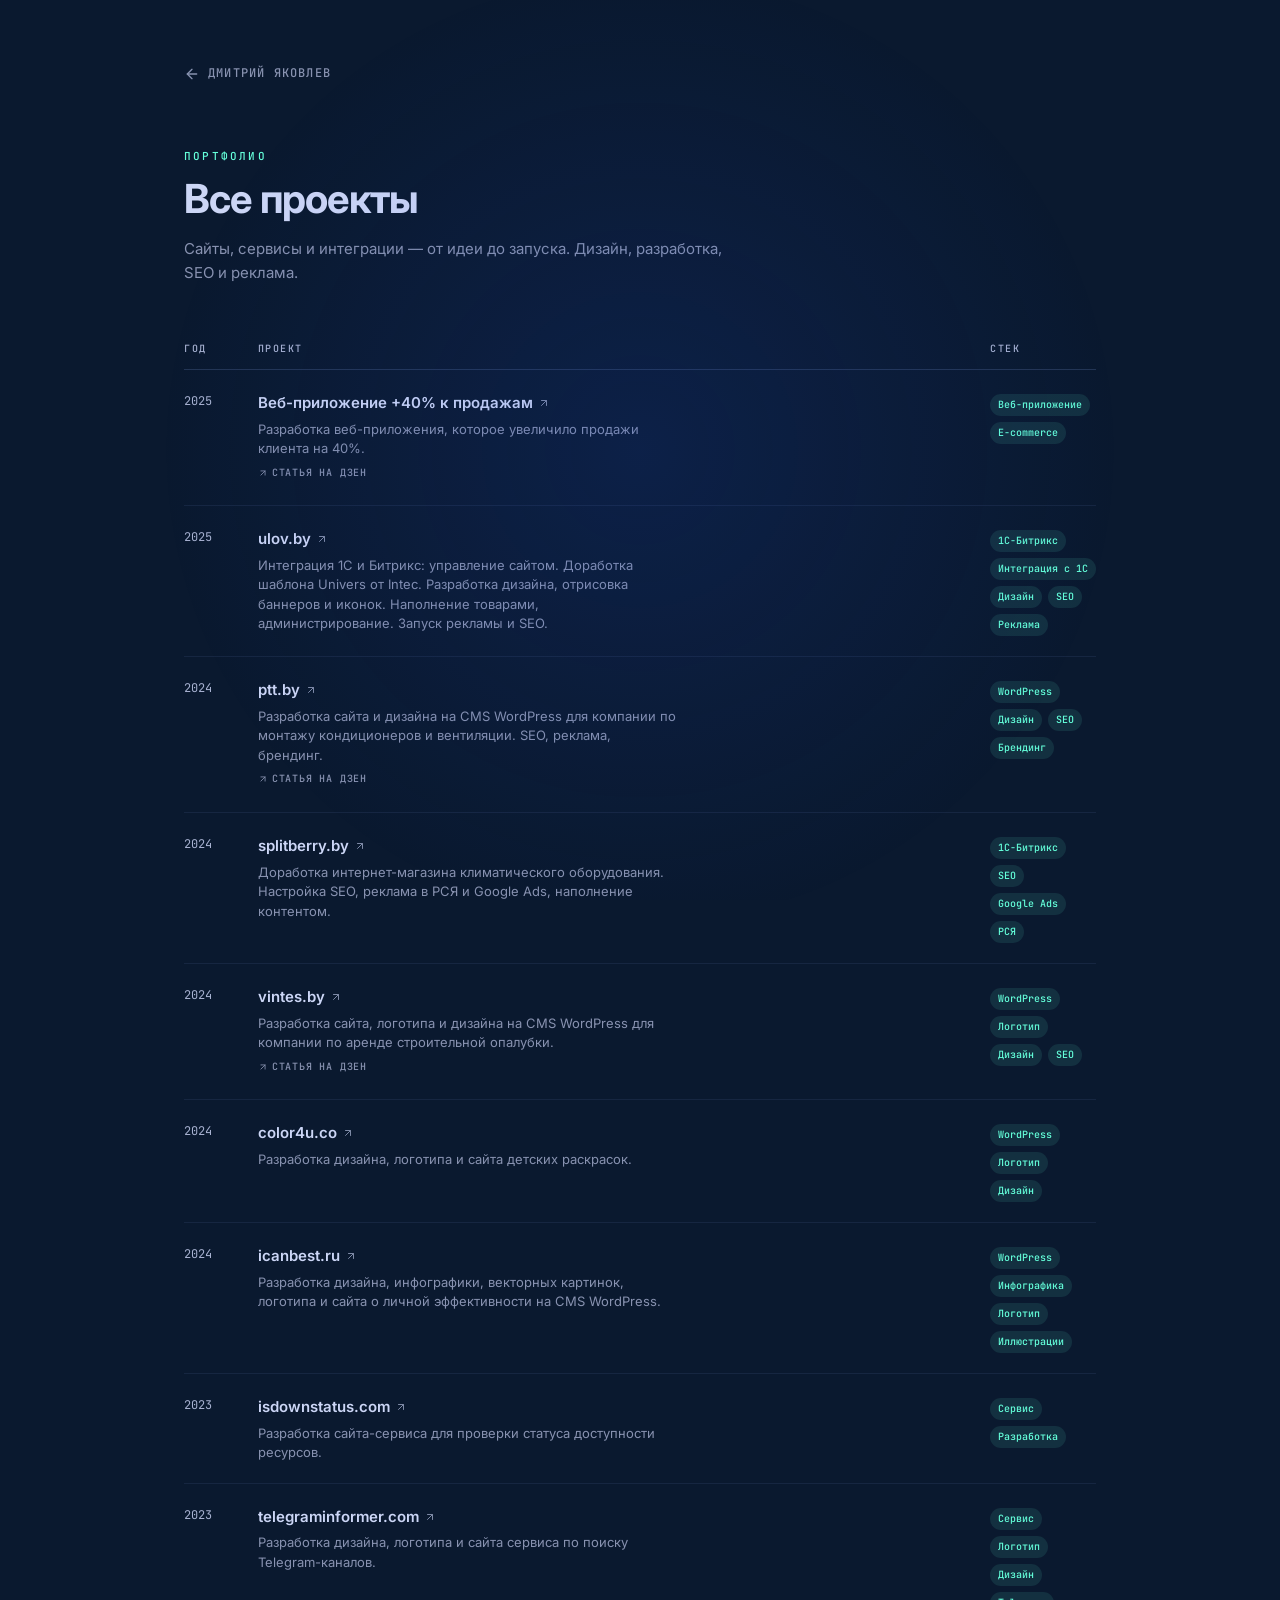
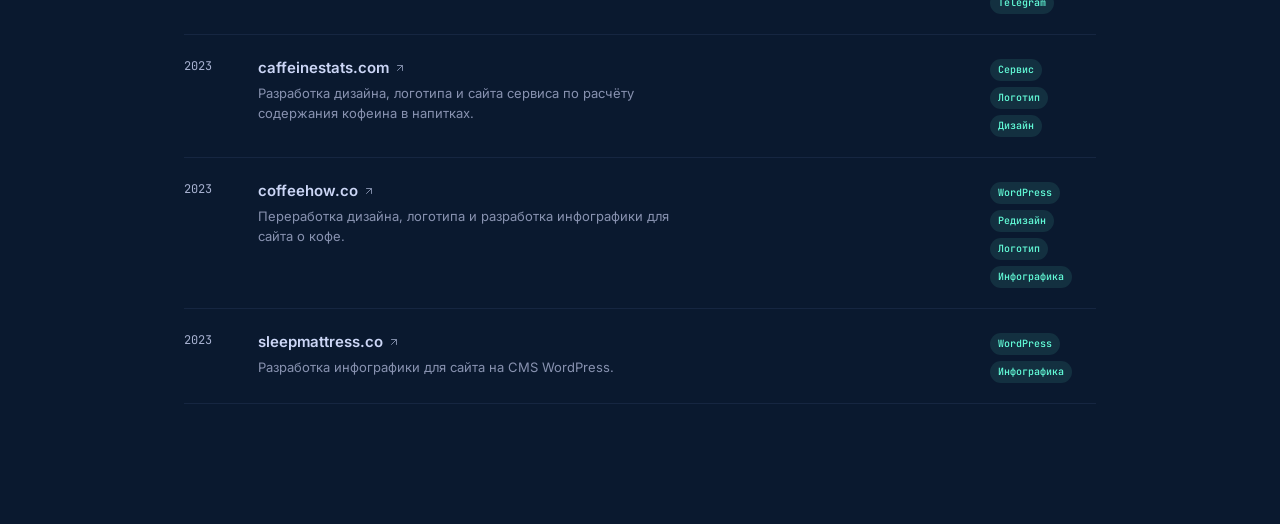
==== projects/index.html @ 389df2a0 "11/06 19" ====
<!DOCTYPE html>
<html lang="ru">
<head>
<meta charset="UTF-8">
<meta name="viewport" content="width=device-width, initial-scale=1.0">
<title>Все проекты — Дмитрий Яковлев</title>
<meta name="description" content="Все проекты Дмитрия Яковлева: разработка сайтов, дизайн, SEO, интеграции.">
<link rel="preconnect" href="https://fonts.googleapis.com">
<link rel="preconnect" href="https://fonts.gstatic.com" crossorigin>
<link href="https://fonts.googleapis.com/css2?family=Inter:wght@300;400;500;600;700&family=JetBrains+Mono:wght@400;500&display=swap" rel="stylesheet">
<link rel="apple-touch-icon" sizes="180x180" href="/img/icons/apple-touch-icon.png">
<link rel="icon" type="image/png" sizes="32x32" href="/img/icons/favicon-32x32.png">
<link rel="icon" type="image/png" sizes="16x16" href="/img/icons/favicon-16x16.png">
<link rel="icon" href="/img/icons/favicon.ico">
<style>
:root {
  --bg: #0a192f;
  --bg-light: #112240;
  --bg-lightest: #233554;
  --slate: #8892b0;
  --slate-light: #a8b2d1;
  --slate-lightest: #ccd6f6;
  --white: #e6f1ff;
  --accent: #64ffda;
  --accent-tint: rgba(100, 255, 218, 0.1);
  --font-sans: 'Inter', -apple-system, sans-serif;
  --font-mono: 'JetBrains Mono', 'SF Mono', Menlo, monospace;
  --transition: cubic-bezier(0.645, 0.045, 0.355, 1);
}

* { margin: 0; padding: 0; box-sizing: border-box; }
html { scroll-behavior: smooth; }

body {
  background: var(--bg);
  color: var(--slate);
  font-family: var(--font-sans);
  font-size: 16px;
  line-height: 1.6;
  -webkit-font-smoothing: antialiased;
}

.spotlight {
  position: fixed;
  pointer-events: none;
  inset: 0;
  z-index: 30;
  background: radial-gradient(600px at var(--x, 50%) var(--y, 50%), rgba(29, 78, 216, 0.15), transparent 80%);
}

.page {
  max-width: 960px;
  margin: 0 auto;
  padding: 64px 24px 120px;
}

.back {
  display: inline-flex;
  align-items: center;
  gap: 8px;
  color: var(--slate);
  text-decoration: none;
  font-family: var(--font-mono);
  font-size: 12px;
  font-weight: 500;
  letter-spacing: 0.1em;
  text-transform: uppercase;
  margin-bottom: 64px;
  transition: color 0.2s var(--transition);
}
.back:hover { color: var(--accent); }
.back svg { width: 16px; height: 16px; transition: transform 0.2s var(--transition); }
.back:hover svg { transform: translateX(-3px); }

.page-header {
  margin-bottom: 56px;
}

.page-label {
  font-family: var(--font-mono);
  font-size: 11px;
  font-weight: 500;
  letter-spacing: 0.2em;
  text-transform: uppercase;
  color: var(--accent);
  margin-bottom: 12px;
}

.page-title {
  font-size: clamp(28px, 4vw, 40px);
  font-weight: 700;
  color: var(--slate-lightest);
  letter-spacing: -0.02em;
  line-height: 1.1;
  margin-bottom: 16px;
}

.page-desc {
  max-width: 560px;
  color: var(--slate);
  font-size: 15px;
}

/* Таблица проектов */
.projects-table {
  width: 100%;
  border-collapse: collapse;
}

.projects-table thead tr {
  border-bottom: 1px solid var(--bg-lightest);
}

.projects-table th {
  font-family: var(--font-mono);
  font-size: 10px;
  font-weight: 500;
  letter-spacing: 0.15em;
  text-transform: uppercase;
  color: var(--slate-light);
  padding: 0 16px 12px 0;
  text-align: left;
  white-space: nowrap;
}

.projects-table th:last-child { padding-right: 0; }

.projects-table tbody tr {
  border-bottom: 1px solid rgba(35, 53, 84, 0.5);
  transition: background 0.15s var(--transition);
}

.projects-table tbody tr:hover {
  background: rgba(17, 34, 64, 0.6);
}

.projects-table td {
  padding: 20px 16px 20px 0;
  vertical-align: top;
}

.projects-table td:last-child { padding-right: 0; }

.td-year {
  font-family: var(--font-mono);
  font-size: 12px;
  color: var(--slate-light);
  white-space: nowrap;
  padding-top: 22px !important;
}

.td-name {
  min-width: 180px;
}

.project-name {
  font-size: 15px;
  font-weight: 600;
  color: var(--slate-lightest);
  display: inline-flex;
  align-items: center;
  gap: 5px;
  text-decoration: none;
  transition: color 0.2s var(--transition);
  line-height: 1.3;
}

.project-name:hover { color: var(--accent); }

.project-name svg {
  width: 12px;
  height: 12px;
  flex-shrink: 0;
  opacity: 0.6;
  transition: opacity 0.2s, transform 0.2s var(--transition);
}

.project-name:hover svg {
  opacity: 1;
  transform: translate(2px, -2px);
}

.project-desc {
  font-size: 13px;
  color: var(--slate);
  margin-top: 4px;
  line-height: 1.5;
  max-width: 420px;
}

.dzen-link {
  display: inline-flex;
  align-items: center;
  gap: 4px;
  margin-top: 6px;
  font-family: var(--font-mono);
  font-size: 10px;
  font-weight: 500;
  letter-spacing: 0.08em;
  text-transform: uppercase;
  color: var(--slate);
  text-decoration: none;
  border-bottom: 1px dotted transparent;
  transition: color 0.2s, border-color 0.2s;
}
.dzen-link:hover { color: var(--accent); border-color: var(--accent); }
.dzen-link svg { width: 10px; height: 10px; }

.td-tags {
  width: 1%;
}

.tags {
  display: flex;
  flex-wrap: wrap;
  gap: 6px;
  padding-top: 4px;
}

.tag {
  font-family: var(--font-mono);
  font-size: 10px;
  font-weight: 500;
  padding: 3px 8px;
  background: var(--accent-tint);
  color: var(--accent);
  border-radius: 999px;
  white-space: nowrap;
}

/* Мобильная версия — скрыть таблицу, показать карточки */
@media (max-width: 680px) {
  .projects-table thead { display: none; }

  .projects-table, .projects-table tbody, .projects-table tr, .projects-table td {
    display: block;
    width: 100%;
  }

  .projects-table tbody tr {
    padding: 20px 0;
    border-bottom: 1px solid var(--bg-lightest);
  }

  .projects-table td {
    padding: 0 0 8px;
  }

  .td-year {
    padding-top: 0 !important;
    font-size: 11px;
    color: var(--accent);
  }

  .td-tags { width: 100%; }

  .project-desc { max-width: 100%; }
}
</style>
</head>
<body>

<div class="spotlight" id="spotlight"></div>

<div class="page">
  <a href="/" class="back">
    <svg viewBox="0 0 24 24" fill="none" stroke="currentColor" stroke-width="2" stroke-linecap="round" stroke-linejoin="round"><line x1="19" y1="12" x2="5" y2="12"/><polyline points="12 19 5 12 12 5"/></svg>
    Дмитрий Яковлев
  </a>

  <header class="page-header">
    <p class="page-label">Портфолио</p>
    <h1 class="page-title">Все проекты</h1>
    <p class="page-desc">Сайты, сервисы и интеграции — от идеи до запуска. Дизайн, разработка, SEO и реклама.</p>
  </header>

  <table class="projects-table">
    <thead>
      <tr>
        <th>Год</th>
        <th>Проект</th>
        <th>Стек</th>
      </tr>
    </thead>
    <tbody>

      <tr>
        <td class="td-year">2025</td>
        <td class="td-name">
          <a href="https://dzen.ru/a/aIx-BYs8iiGuP5gK" target="_blank" rel="noopener" class="project-name">
            Веб-приложение +40% к продажам
            <svg viewBox="0 0 24 24" fill="none" stroke="currentColor" stroke-width="2" stroke-linecap="round" stroke-linejoin="round"><line x1="7" y1="17" x2="17" y2="7"/><polyline points="7 7 17 7 17 17"/></svg>
          </a>
          <p class="project-desc">Разработка веб-приложения, которое увеличило продажи клиента на 40%.</p>
          <a href="https://dzen.ru/a/aIx-BYs8iiGuP5gK" target="_blank" rel="noopener" class="dzen-link">
            <svg viewBox="0 0 24 24" fill="none" stroke="currentColor" stroke-width="2" stroke-linecap="round" stroke-linejoin="round"><line x1="7" y1="17" x2="17" y2="7"/><polyline points="7 7 17 7 17 17"/></svg>
            Статья на Дзен
          </a>
        </td>
        <td class="td-tags">
          <div class="tags">
            <span class="tag">Веб-приложение</span>
            <span class="tag">E-commerce</span>
          </div>
        </td>
      </tr>

      <tr>
        <td class="td-year">2025</td>
        <td class="td-name">
          <a href="https://ulov.by" target="_blank" rel="noopener" class="project-name">
            ulov.by
            <svg viewBox="0 0 24 24" fill="none" stroke="currentColor" stroke-width="2" stroke-linecap="round" stroke-linejoin="round"><line x1="7" y1="17" x2="17" y2="7"/><polyline points="7 7 17 7 17 17"/></svg>
          </a>
          <p class="project-desc">Интеграция 1С и Битрикс: управление сайтом. Доработка шаблона Univers от Intec. Разработка дизайна, отрисовка баннеров и иконок. Наполнение товарами, администрирование. Запуск рекламы и SEO.</p>
        </td>
        <td class="td-tags">
          <div class="tags">
            <span class="tag">1С-Битрикс</span>
            <span class="tag">Интеграция с 1С</span>
            <span class="tag">Дизайн</span>
            <span class="tag">SEO</span>
            <span class="tag">Реклама</span>
          </div>
        </td>
      </tr>

      <tr>
        <td class="td-year">2024</td>
        <td class="td-name">
          <a href="https://ptt.by" target="_blank" rel="noopener" class="project-name">
            ptt.by
            <svg viewBox="0 0 24 24" fill="none" stroke="currentColor" stroke-width="2" stroke-linecap="round" stroke-linejoin="round"><line x1="7" y1="17" x2="17" y2="7"/><polyline points="7 7 17 7 17 17"/></svg>
          </a>
          <p class="project-desc">Разработка сайта и дизайна на CMS WordPress для компании по монтажу кондиционеров и вентиляции. SEO, реклама, брендинг.</p>
          <a href="https://dzen.ru/a/aIG9CYmLr1s6dcBG" target="_blank" rel="noopener" class="dzen-link">
            <svg viewBox="0 0 24 24" fill="none" stroke="currentColor" stroke-width="2" stroke-linecap="round" stroke-linejoin="round"><line x1="7" y1="17" x2="17" y2="7"/><polyline points="7 7 17 7 17 17"/></svg>
            Статья на Дзен
          </a>
        </td>
        <td class="td-tags">
          <div class="tags">
            <span class="tag">WordPress</span>
            <span class="tag">Дизайн</span>
            <span class="tag">SEO</span>
            <span class="tag">Брендинг</span>
          </div>
        </td>
      </tr>

      <tr>
        <td class="td-year">2024</td>
        <td class="td-name">
          <a href="https://splitberry.by" target="_blank" rel="noopener" class="project-name">
            splitberry.by
            <svg viewBox="0 0 24 24" fill="none" stroke="currentColor" stroke-width="2" stroke-linecap="round" stroke-linejoin="round"><line x1="7" y1="17" x2="17" y2="7"/><polyline points="7 7 17 7 17 17"/></svg>
          </a>
          <p class="project-desc">Доработка интернет-магазина климатического оборудования. Настройка SEO, реклама в РСЯ и Google Ads, наполнение контентом.</p>
        </td>
        <td class="td-tags">
          <div class="tags">
            <span class="tag">1С-Битрикс</span>
            <span class="tag">SEO</span>
            <span class="tag">Google Ads</span>
            <span class="tag">РСЯ</span>
          </div>
        </td>
      </tr>

      <tr>
        <td class="td-year">2024</td>
        <td class="td-name">
          <a href="https://vintes.by" target="_blank" rel="noopener" class="project-name">
            vintes.by
            <svg viewBox="0 0 24 24" fill="none" stroke="currentColor" stroke-width="2" stroke-linecap="round" stroke-linejoin="round"><line x1="7" y1="17" x2="17" y2="7"/><polyline points="7 7 17 7 17 17"/></svg>
          </a>
          <p class="project-desc">Разработка сайта, логотипа и дизайна на CMS WordPress для компании по аренде строительной опалубки.</p>
          <a href="https://dzen.ru/a/aH6TU0qCAA5vDidC" target="_blank" rel="noopener" class="dzen-link">
            <svg viewBox="0 0 24 24" fill="none" stroke="currentColor" stroke-width="2" stroke-linecap="round" stroke-linejoin="round"><line x1="7" y1="17" x2="17" y2="7"/><polyline points="7 7 17 7 17 17"/></svg>
            Статья на Дзен
          </a>
        </td>
        <td class="td-tags">
          <div class="tags">
            <span class="tag">WordPress</span>
            <span class="tag">Логотип</span>
            <span class="tag">Дизайн</span>
            <span class="tag">SEO</span>
          </div>
        </td>
      </tr>

      <tr>
        <td class="td-year">2024</td>
        <td class="td-name">
          <a href="https://color4u.co" target="_blank" rel="noopener" class="project-name">
            color4u.co
            <svg viewBox="0 0 24 24" fill="none" stroke="currentColor" stroke-width="2" stroke-linecap="round" stroke-linejoin="round"><line x1="7" y1="17" x2="17" y2="7"/><polyline points="7 7 17 7 17 17"/></svg>
          </a>
          <p class="project-desc">Разработка дизайна, логотипа и сайта детских раскрасок.</p>
        </td>
        <td class="td-tags">
          <div class="tags">
            <span class="tag">WordPress</span>
            <span class="tag">Логотип</span>
            <span class="tag">Дизайн</span>
          </div>
        </td>
      </tr>

      <tr>
        <td class="td-year">2024</td>
        <td class="td-name">
          <a href="https://icanbest.ru" target="_blank" rel="noopener" class="project-name">
            icanbest.ru
            <svg viewBox="0 0 24 24" fill="none" stroke="currentColor" stroke-width="2" stroke-linecap="round" stroke-linejoin="round"><line x1="7" y1="17" x2="17" y2="7"/><polyline points="7 7 17 7 17 17"/></svg>
          </a>
          <p class="project-desc">Разработка дизайна, инфографики, векторных картинок, логотипа и сайта о личной эффективности на CMS WordPress.</p>
        </td>
        <td class="td-tags">
          <div class="tags">
            <span class="tag">WordPress</span>
            <span class="tag">Инфографика</span>
            <span class="tag">Логотип</span>
            <span class="tag">Иллюстрации</span>
          </div>
        </td>
      </tr>

      <tr>
        <td class="td-year">2023</td>
        <td class="td-name">
          <a href="https://isdownstatus.com" target="_blank" rel="noopener" class="project-name">
            isdownstatus.com
            <svg viewBox="0 0 24 24" fill="none" stroke="currentColor" stroke-width="2" stroke-linecap="round" stroke-linejoin="round"><line x1="7" y1="17" x2="17" y2="7"/><polyline points="7 7 17 7 17 17"/></svg>
          </a>
          <p class="project-desc">Разработка сайта-сервиса для проверки статуса доступности ресурсов.</p>
        </td>
        <td class="td-tags">
          <div class="tags">
            <span class="tag">Сервис</span>
            <span class="tag">Разработка</span>
          </div>
        </td>
      </tr>

      <tr>
        <td class="td-year">2023</td>
        <td class="td-name">
          <a href="https://telegraminformer.com" target="_blank" rel="noopener" class="project-name">
            telegraminformer.com
            <svg viewBox="0 0 24 24" fill="none" stroke="currentColor" stroke-width="2" stroke-linecap="round" stroke-linejoin="round"><line x1="7" y1="17" x2="17" y2="7"/><polyline points="7 7 17 7 17 17"/></svg>
          </a>
          <p class="project-desc">Разработка дизайна, логотипа и сайта сервиса по поиску Telegram-каналов.</p>
        </td>
        <td class="td-tags">
          <div class="tags">
            <span class="tag">Сервис</span>
            <span class="tag">Логотип</span>
            <span class="tag">Дизайн</span>
            <span class="tag">Telegram</span>
          </div>
        </td>
      </tr>

      <tr>
        <td class="td-year">2023</td>
        <td class="td-name">
          <a href="https://caffeinestats.com" target="_blank" rel="noopener" class="project-name">
            caffeinestats.com
            <svg viewBox="0 0 24 24" fill="none" stroke="currentColor" stroke-width="2" stroke-linecap="round" stroke-linejoin="round"><line x1="7" y1="17" x2="17" y2="7"/><polyline points="7 7 17 7 17 17"/></svg>
          </a>
          <p class="project-desc">Разработка дизайна, логотипа и сайта сервиса по расчёту содержания кофеина в напитках.</p>
        </td>
        <td class="td-tags">
          <div class="tags">
            <span class="tag">Сервис</span>
            <span class="tag">Логотип</span>
            <span class="tag">Дизайн</span>
          </div>
        </td>
      </tr>

      <tr>
        <td class="td-year">2023</td>
        <td class="td-name">
          <a href="https://coffeehow.co" target="_blank" rel="noopener" class="project-name">
            coffeehow.co
            <svg viewBox="0 0 24 24" fill="none" stroke="currentColor" stroke-width="2" stroke-linecap="round" stroke-linejoin="round"><line x1="7" y1="17" x2="17" y2="7"/><polyline points="7 7 17 7 17 17"/></svg>
          </a>
          <p class="project-desc">Переработка дизайна, логотипа и разработка инфографики для сайта о кофе.</p>
        </td>
        <td class="td-tags">
          <div class="tags">
            <span class="tag">WordPress</span>
            <span class="tag">Редизайн</span>
            <span class="tag">Логотип</span>
            <span class="tag">Инфографика</span>
          </div>
        </td>
      </tr>

      <tr>
        <td class="td-year">2023</td>
        <td class="td-name">
          <a href="https://sleepmattress.co" target="_blank" rel="noopener" class="project-name">
            sleepmattress.co
            <svg viewBox="0 0 24 24" fill="none" stroke="currentColor" stroke-width="2" stroke-linecap="round" stroke-linejoin="round"><line x1="7" y1="17" x2="17" y2="7"/><polyline points="7 7 17 7 17 17"/></svg>
          </a>
          <p class="project-desc">Разработка инфографики для сайта на CMS WordPress.</p>
        </td>
        <td class="td-tags">
          <div class="tags">
            <span class="tag">WordPress</span>
            <span class="tag">Инфографика</span>
          </div>
        </td>
      </tr>

    </tbody>
  </table>
</div>

<script>
const spotlight = document.getElementById('spotlight');
document.addEventListener('mousemove', (e) => {
  spotlight.style.setProperty('--x', e.clientX + 'px');
  spotlight.style.setProperty('--y', e.clientY + 'px');
});
</script>

</body>
</html>
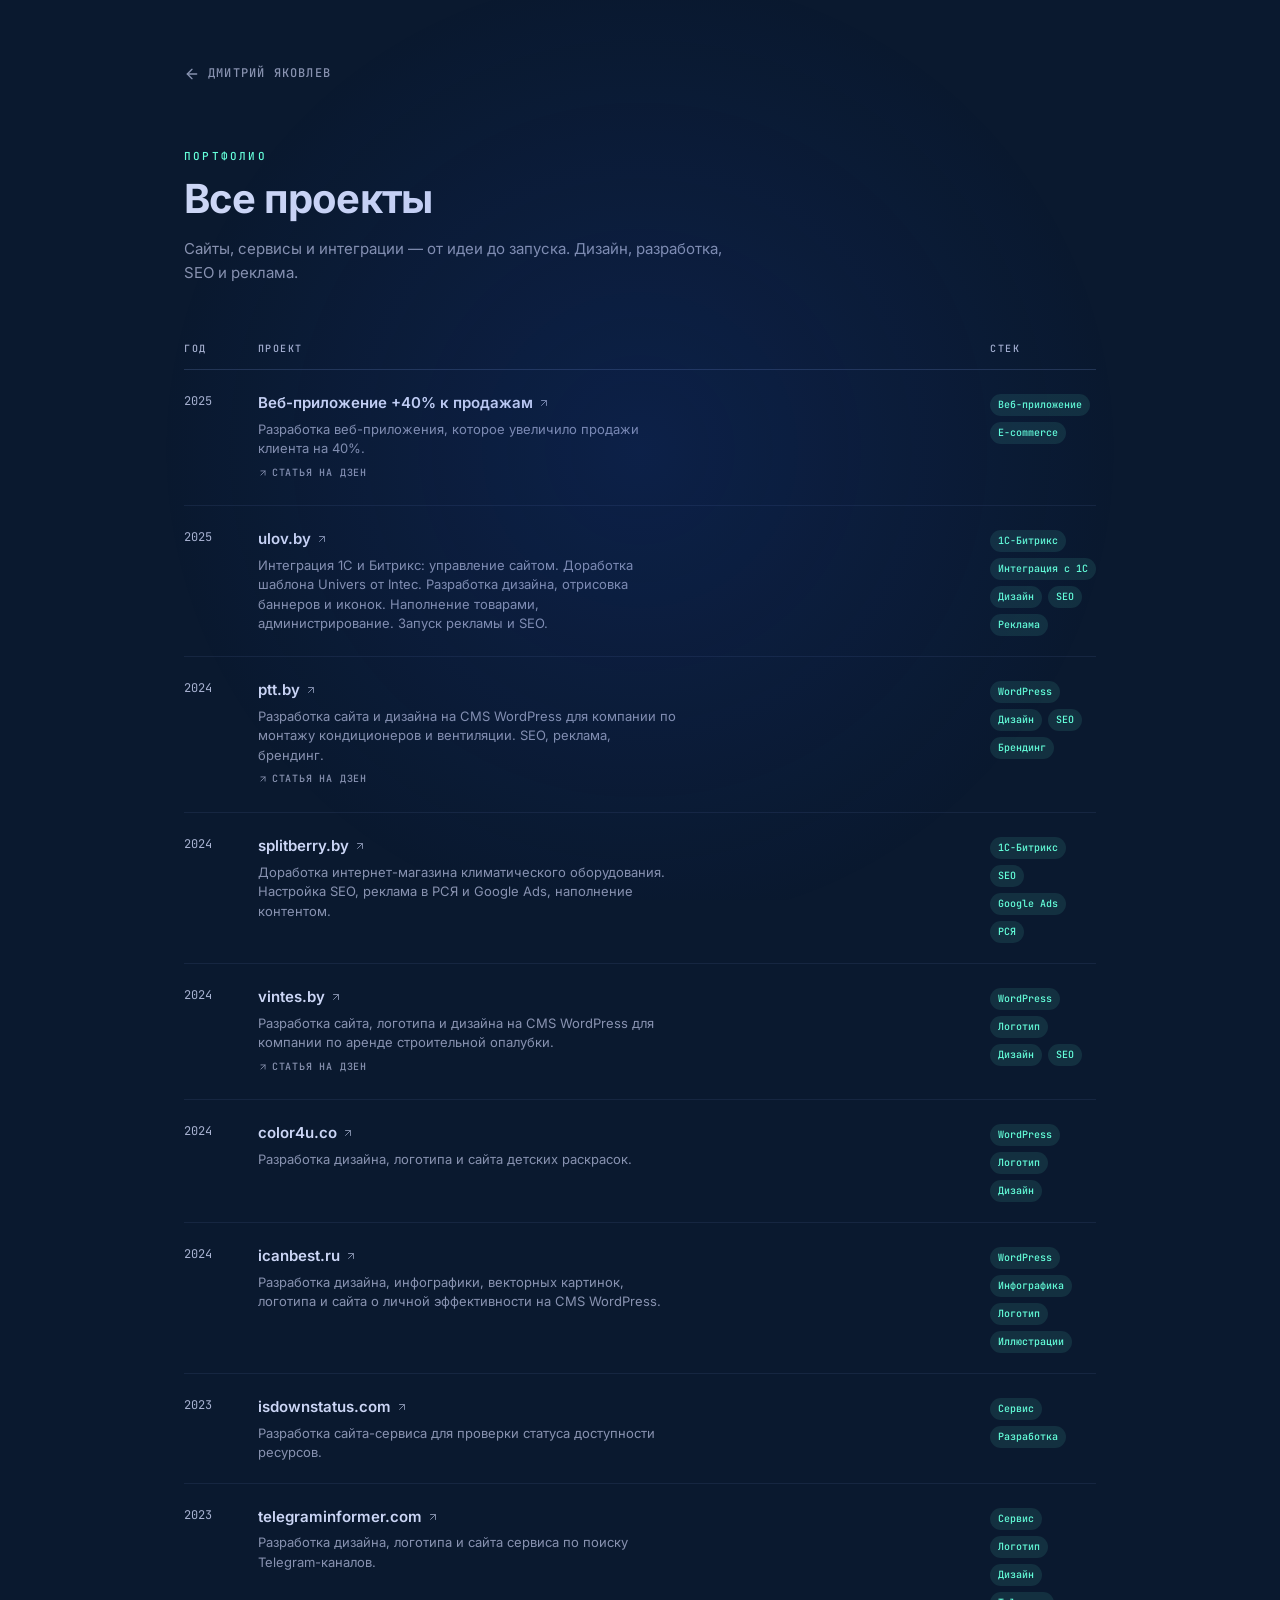
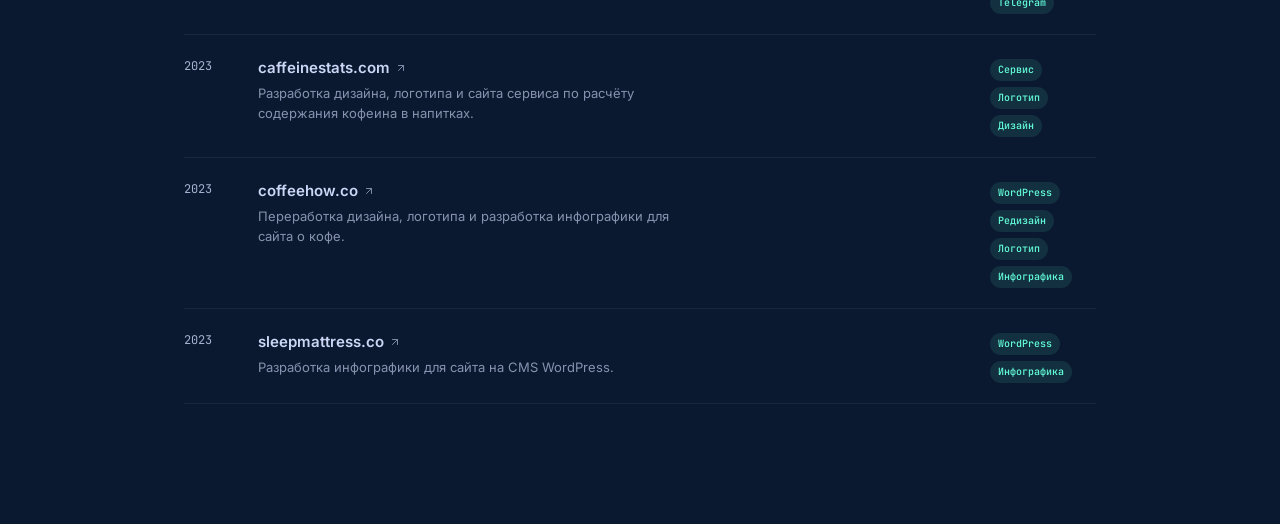
==== commit 71c72638: "21.06 - 03" ====
--- a/projects/index.html
+++ b/projects/index.html
@@ -5,9 +5,7 @@
 <meta name="viewport" content="width=device-width, initial-scale=1.0">
 <title>Все проекты — Дмитрий Яковлев</title>
 <meta name="description" content="Все проекты Дмитрия Яковлева: разработка сайтов, дизайн, SEO, интеграции.">
-<link rel="preconnect" href="https://fonts.googleapis.com">
-<link rel="preconnect" href="https://fonts.gstatic.com" crossorigin>
-<link href="https://fonts.googleapis.com/css2?family=Inter:wght@300;400;500;600;700&family=JetBrains+Mono:wght@400;500&display=swap" rel="stylesheet">
+<link rel="stylesheet" href="/fonts/fonts.css">
 <link rel="apple-touch-icon" sizes="180x180" href="/img/icons/apple-touch-icon.png">
 <link rel="icon" type="image/png" sizes="32x32" href="/img/icons/favicon-32x32.png">
 <link rel="icon" type="image/png" sizes="16x16" href="/img/icons/favicon-16x16.png">
--- a/fonts/fonts.css
+++ b/fonts/fonts.css
@@ -0,0 +1,38 @@
+/* Self-hosted Inter + JetBrains Mono (Latin + Cyrillic). */
+/* Inter — variable, поэтому один файл обслуживает все веса 300–700. */
+
+/* --- Inter --- */
+@font-face {
+  font-family: 'Inter';
+  font-style: normal;
+  font-weight: 300 700;
+  font-display: swap;
+  src: url('/fonts/inter-cyrillic.woff2') format('woff2');
+  unicode-range: U+0301, U+0400-045F, U+0490-0491, U+04B0-04B1, U+2116;
+}
+@font-face {
+  font-family: 'Inter';
+  font-style: normal;
+  font-weight: 300 700;
+  font-display: swap;
+  src: url('/fonts/inter-latin.woff2') format('woff2');
+  unicode-range: U+0000-00FF, U+0131, U+0152-0153, U+02BB-02BC, U+02C6, U+02DA, U+02DC, U+0304, U+0308, U+0329, U+2000-206F, U+20AC, U+2122, U+2191, U+2193, U+2212, U+2215, U+FEFF, U+FFFD;
+}
+
+/* --- JetBrains Mono --- */
+@font-face {
+  font-family: 'JetBrains Mono';
+  font-style: normal;
+  font-weight: 400 500;
+  font-display: swap;
+  src: url('/fonts/jetbrains-mono-cyrillic.woff2') format('woff2');
+  unicode-range: U+0301, U+0400-045F, U+0490-0491, U+04B0-04B1, U+2116;
+}
+@font-face {
+  font-family: 'JetBrains Mono';
+  font-style: normal;
+  font-weight: 400 500;
+  font-display: swap;
+  src: url('/fonts/jetbrains-mono-latin.woff2') format('woff2');
+  unicode-range: U+0000-00FF, U+0131, U+0152-0153, U+02BB-02BC, U+02C6, U+02DA, U+02DC, U+0304, U+0308, U+0329, U+2000-206F, U+20AC, U+2122, U+2191, U+2193, U+2212, U+2215, U+FEFF, U+FFFD;
+}
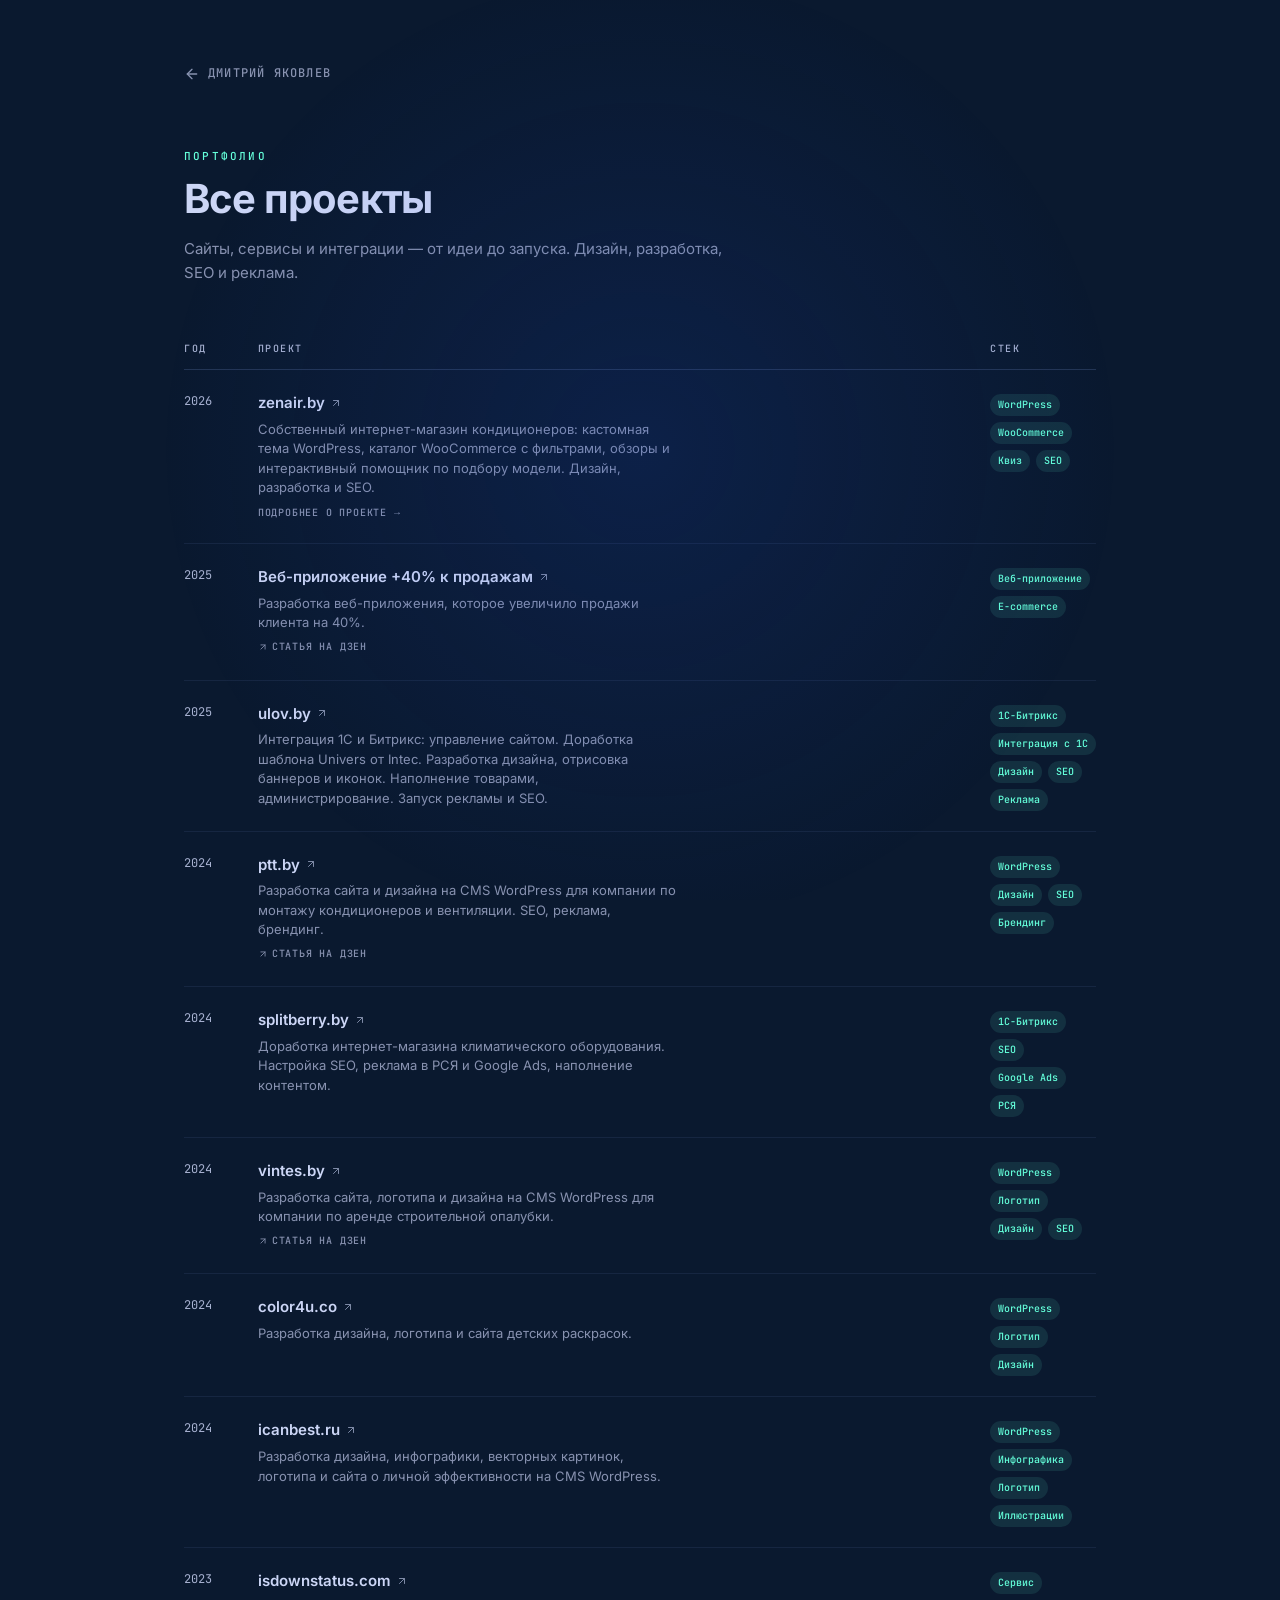
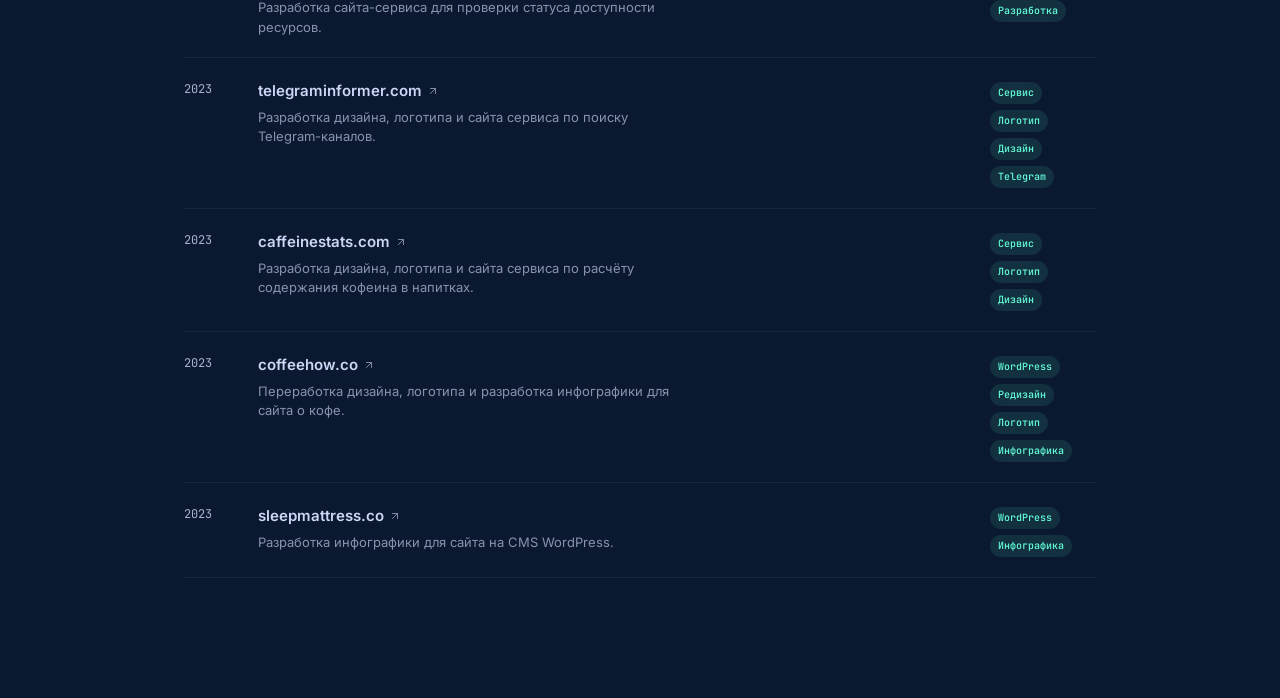
==== commit 028734f6: "zenair" ====
--- a/projects/index.html
+++ b/projects/index.html
@@ -5,12 +5,32 @@
 <meta name="viewport" content="width=device-width, initial-scale=1.0">
 <title>Все проекты — Дмитрий Яковлев</title>
 <meta name="description" content="Все проекты Дмитрия Яковлева: разработка сайтов, дизайн, SEO, интеграции.">
-<link rel="stylesheet" href="/fonts/fonts.css">
 <link rel="apple-touch-icon" sizes="180x180" href="/img/icons/apple-touch-icon.png">
 <link rel="icon" type="image/png" sizes="32x32" href="/img/icons/favicon-32x32.png">
 <link rel="icon" type="image/png" sizes="16x16" href="/img/icons/favicon-16x16.png">
 <link rel="icon" href="/img/icons/favicon.ico">
+<link rel="canonical" href="https://dmitryyakovlev.by/projects/">
+<meta property="og:type" content="website">
+<meta property="og:site_name" content="Дмитрий Яковлев">
+<meta property="og:locale" content="ru_RU">
+<meta property="og:title" content="Все проекты — Дмитрий Яковлев">
+<meta property="og:description" content="Все проекты Дмитрия Яковлева: разработка сайтов, дизайн, SEO, интеграции.">
+<meta property="og:url" content="https://dmitryyakovlev.by/projects/">
+<meta property="og:image" content="https://dmitryyakovlev.by/img/og-cover.png">
+<meta property="og:image:width" content="1200">
+<meta property="og:image:height" content="630">
+<meta property="og:image:alt" content="Дмитрий Яковлев — QA, Веб-разработчик, SEO">
+<meta name="twitter:card" content="summary_large_image">
+<meta name="twitter:title" content="Все проекты — Дмитрий Яковлев">
+<meta name="twitter:description" content="Все проекты Дмитрия Яковлева: разработка сайтов, дизайн, SEO, интеграции.">
+<meta name="twitter:image" content="https://dmitryyakovlev.by/img/og-cover.png">
 <style>
+/* Self-hosted Inter + JetBrains Mono (Latin + Cyrillic). Inlined to avoid render-blocking request. */
+@font-face { font-family: 'Inter'; font-style: normal; font-weight: 300 700; font-display: swap; src: url('/fonts/inter-cyrillic.woff2') format('woff2'); unicode-range: U+0301, U+0400-045F, U+0490-0491, U+04B0-04B1, U+2116; }
+@font-face { font-family: 'Inter'; font-style: normal; font-weight: 300 700; font-display: swap; src: url('/fonts/inter-latin.woff2') format('woff2'); unicode-range: U+0000-00FF, U+0131, U+0152-0153, U+02BB-02BC, U+02C6, U+02DA, U+02DC, U+0304, U+0308, U+0329, U+2000-206F, U+20AC, U+2122, U+2191, U+2193, U+2212, U+2215, U+FEFF, U+FFFD; }
+@font-face { font-family: 'JetBrains Mono'; font-style: normal; font-weight: 400 500; font-display: swap; src: url('/fonts/jetbrains-mono-cyrillic.woff2') format('woff2'); unicode-range: U+0301, U+0400-045F, U+0490-0491, U+04B0-04B1, U+2116; }
+@font-face { font-family: 'JetBrains Mono'; font-style: normal; font-weight: 400 500; font-display: swap; src: url('/fonts/jetbrains-mono-latin.woff2') format('woff2'); unicode-range: U+0000-00FF, U+0131, U+0152-0153, U+02BB-02BC, U+02C6, U+02DA, U+02DC, U+0304, U+0308, U+0329, U+2000-206F, U+20AC, U+2122, U+2191, U+2193, U+2212, U+2215, U+FEFF, U+FFFD; }
+
 :root {
   --bg: #0a192f;
   --bg-light: #112240;
@@ -283,6 +303,26 @@
     <tbody>
 
       <tr>
+        <td class="td-year">2026</td>
+        <td class="td-name">
+          <a href="https://zenair.by/" target="_blank" rel="sponsored noopener" class="project-name">
+            zenair.by
+            <svg viewBox="0 0 24 24" fill="none" stroke="currentColor" stroke-width="2" stroke-linecap="round" stroke-linejoin="round"><line x1="7" y1="17" x2="17" y2="7"/><polyline points="7 7 17 7 17 17"/></svg>
+          </a>
+          <p class="project-desc">Собственный интернет-магазин кондиционеров: кастомная тема WordPress, каталог WooCommerce с фильтрами, обзоры и интерактивный помощник по подбору модели. Дизайн, разработка и SEO.</p>
+          <a href="/projects/zenair.html" class="dzen-link">Подробнее о проекте →</a>
+        </td>
+        <td class="td-tags">
+          <div class="tags">
+            <span class="tag">WordPress</span>
+            <span class="tag">WooCommerce</span>
+            <span class="tag">Квиз</span>
+            <span class="tag">SEO</span>
+          </div>
+        </td>
+      </tr>
+
+      <tr>
         <td class="td-year">2025</td>
         <td class="td-name">
           <a href="https://dzen.ru/a/aIx-BYs8iiGuP5gK" target="_blank" rel="noopener" class="project-name">
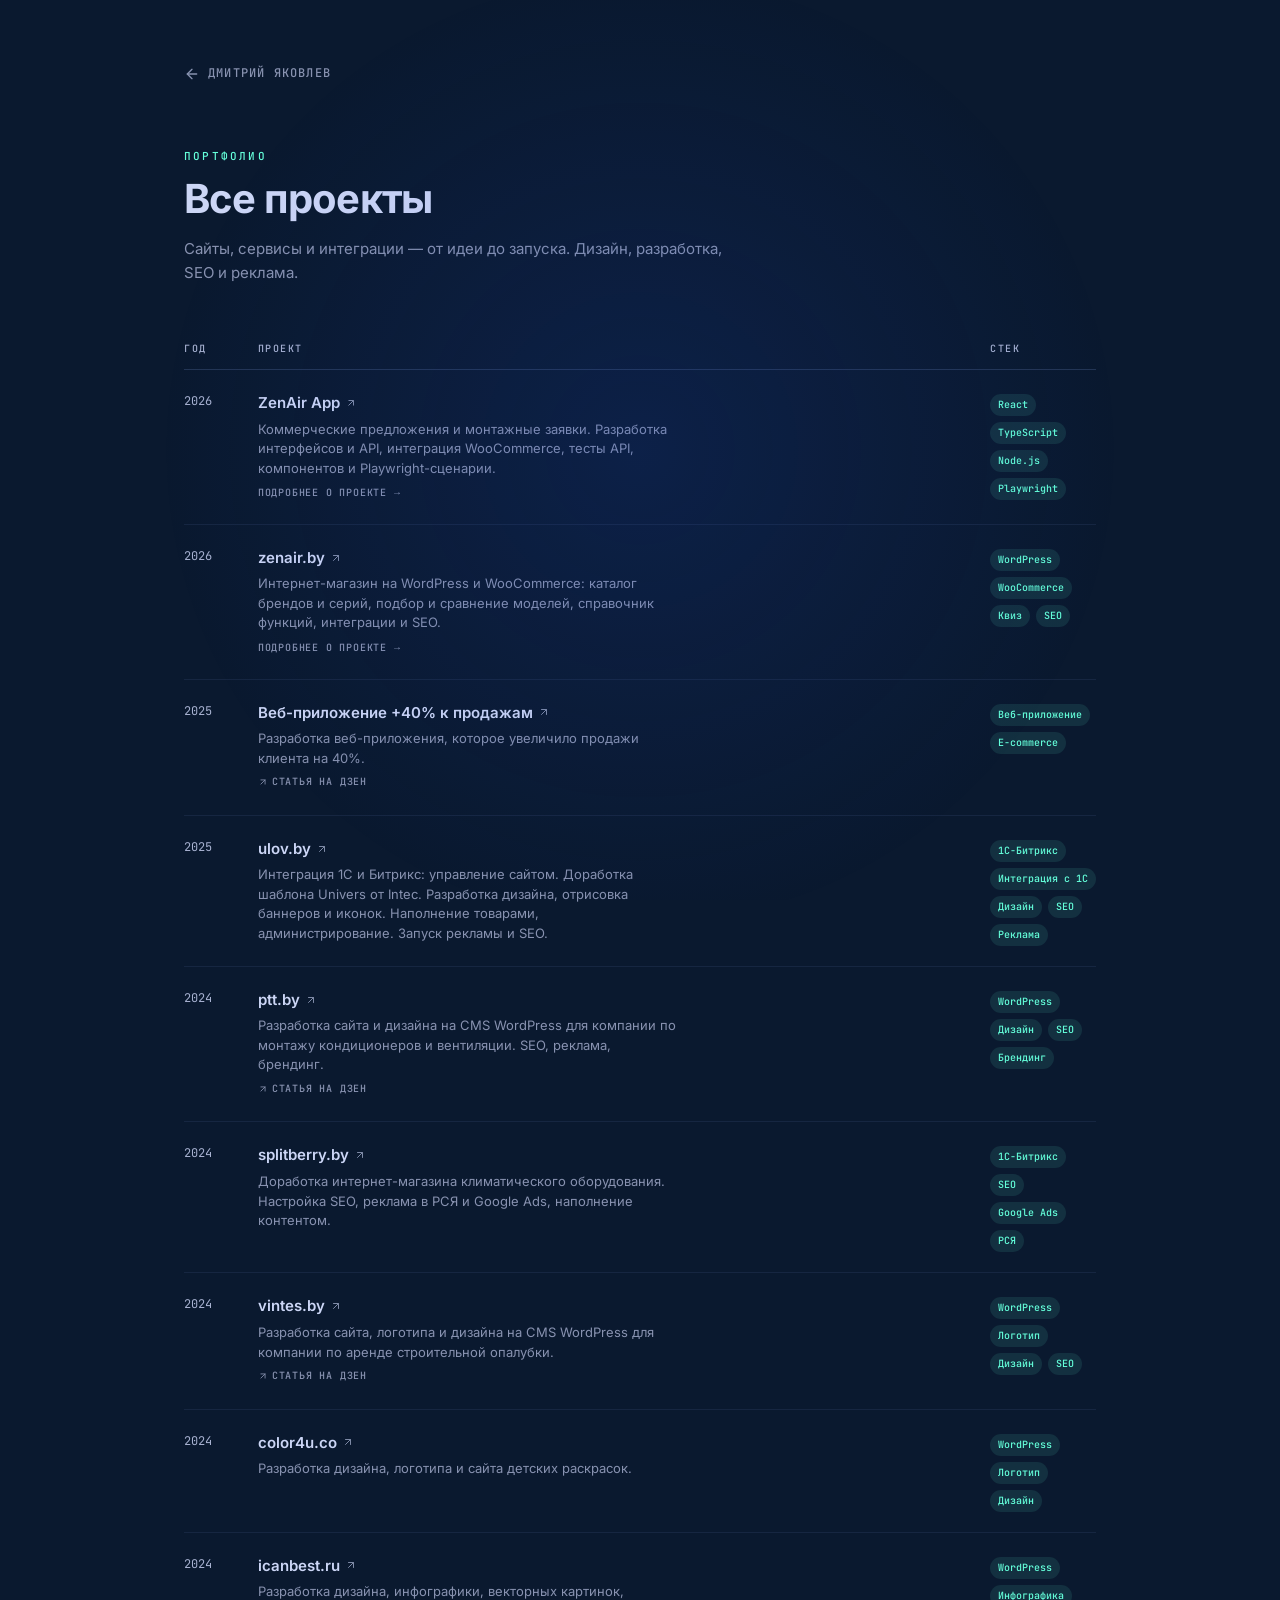
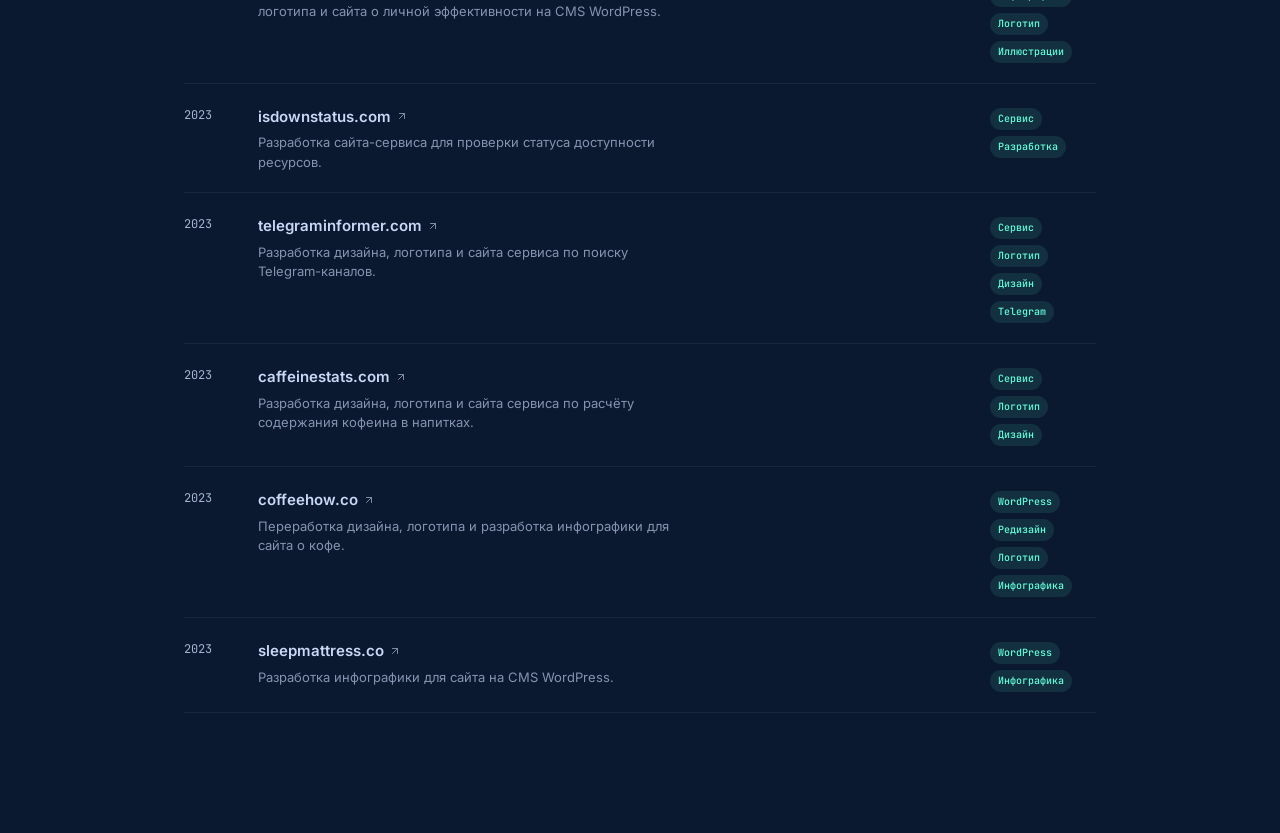
==== commit f3ffa955: "zenair" ====
--- a/projects/index.html
+++ b/projects/index.html
@@ -301,6 +301,7 @@
       </tr>
     </thead>
     <tbody>
+<tr><td class="td-year">2026</td><td class="td-name"><a href="/projects/zenair-app.html" class="project-name">ZenAir App <svg viewBox="0 0 24 24" fill="none" stroke="currentColor" stroke-width="2" aria-hidden="true"><path d="M7 17 17 7M7 7h10v10"/></svg></a><p class="project-desc">Коммерческие предложения и монтажные заявки. Разработка интерфейсов и API, интеграция WooCommerce, тесты API, компонентов и Playwright-сценарии.</p><a href="/projects/zenair-app.html" class="dzen-link">Подробнее о проекте →</a></td><td class="td-tags"><div class="tags"><span class="tag">React</span><span class="tag">TypeScript</span><span class="tag">Node.js</span><span class="tag">Playwright</span></div></td></tr>
 
       <tr>
         <td class="td-year">2026</td>
@@ -309,7 +310,7 @@
             zenair.by
             <svg viewBox="0 0 24 24" fill="none" stroke="currentColor" stroke-width="2" stroke-linecap="round" stroke-linejoin="round"><line x1="7" y1="17" x2="17" y2="7"/><polyline points="7 7 17 7 17 17"/></svg>
           </a>
-          <p class="project-desc">Собственный интернет-магазин кондиционеров: кастомная тема WordPress, каталог WooCommerce с фильтрами, обзоры и интерактивный помощник по подбору модели. Дизайн, разработка и SEO.</p>
+          <p class="project-desc">Интернет-магазин на WordPress и WooCommerce: каталог брендов и серий, подбор и сравнение моделей, справочник функций, интеграции и SEO.</p>
           <a href="/projects/zenair.html" class="dzen-link">Подробнее о проекте →</a>
         </td>
         <td class="td-tags">
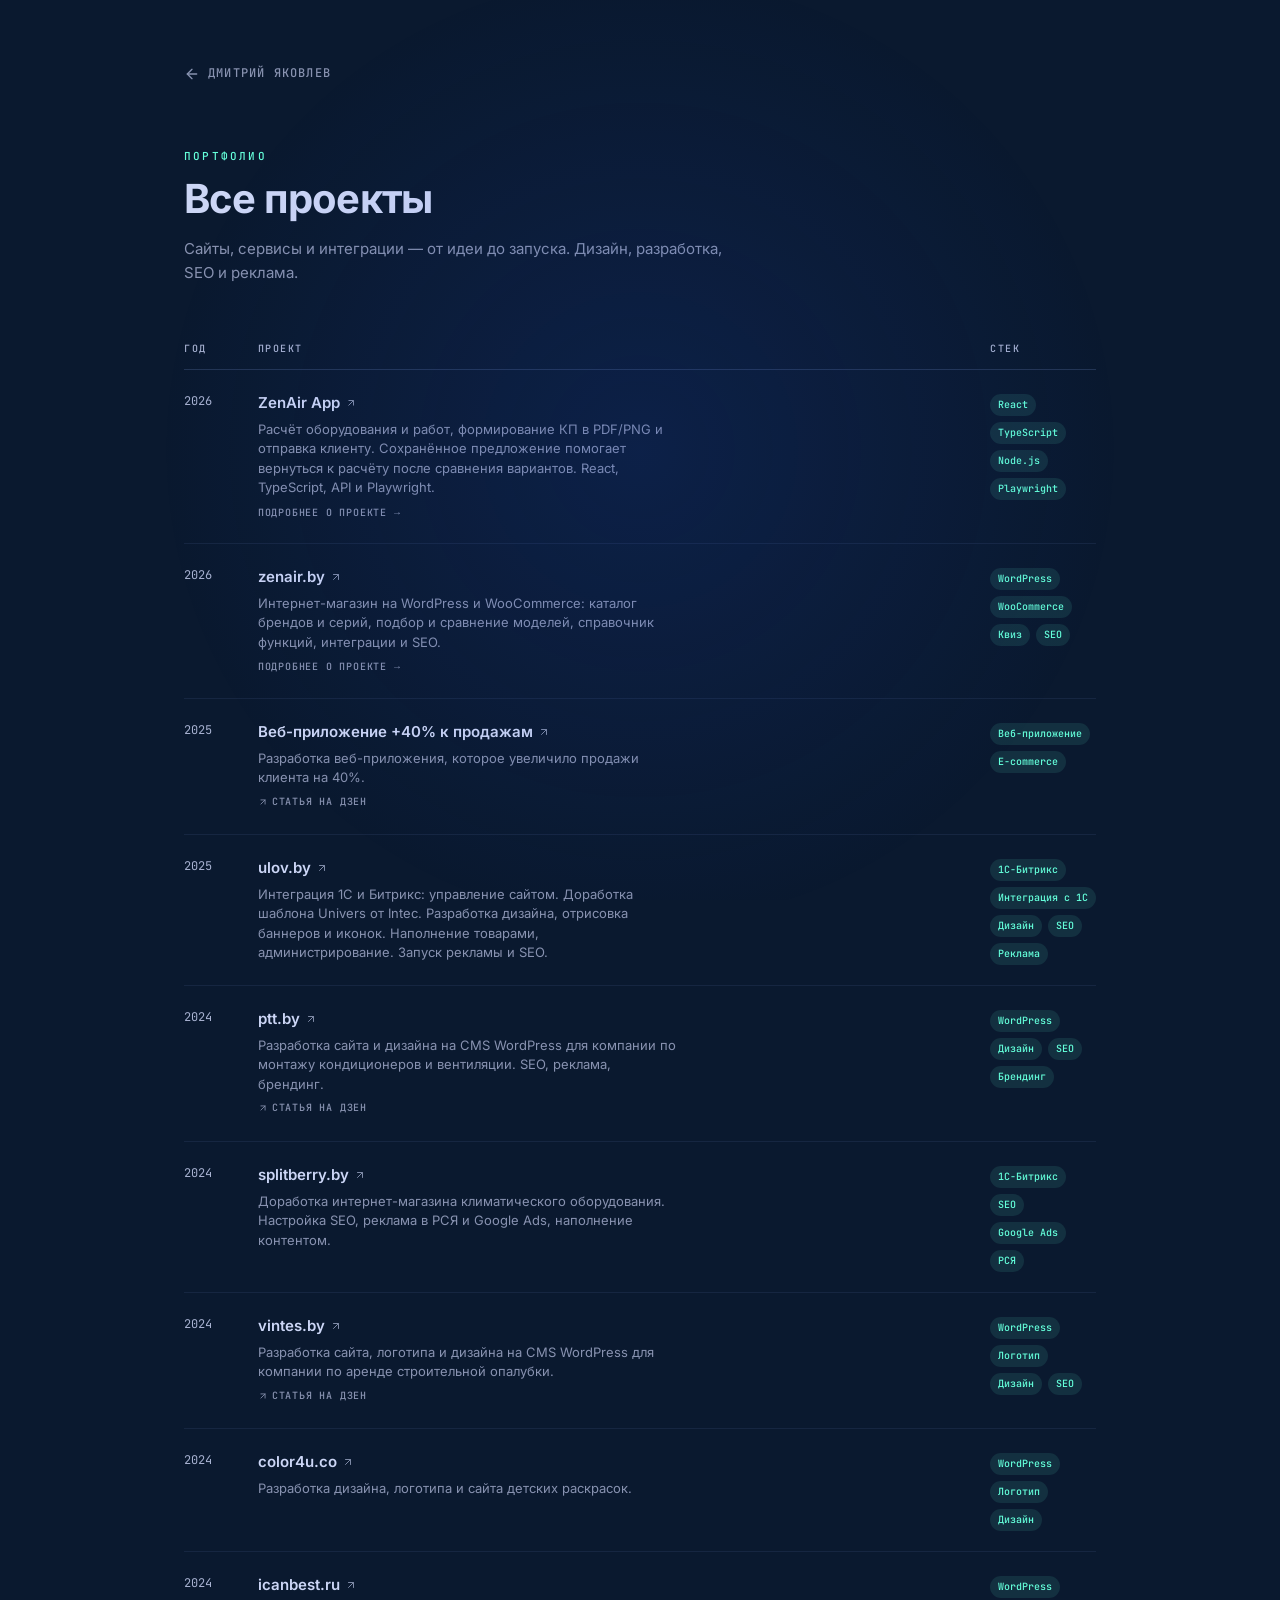
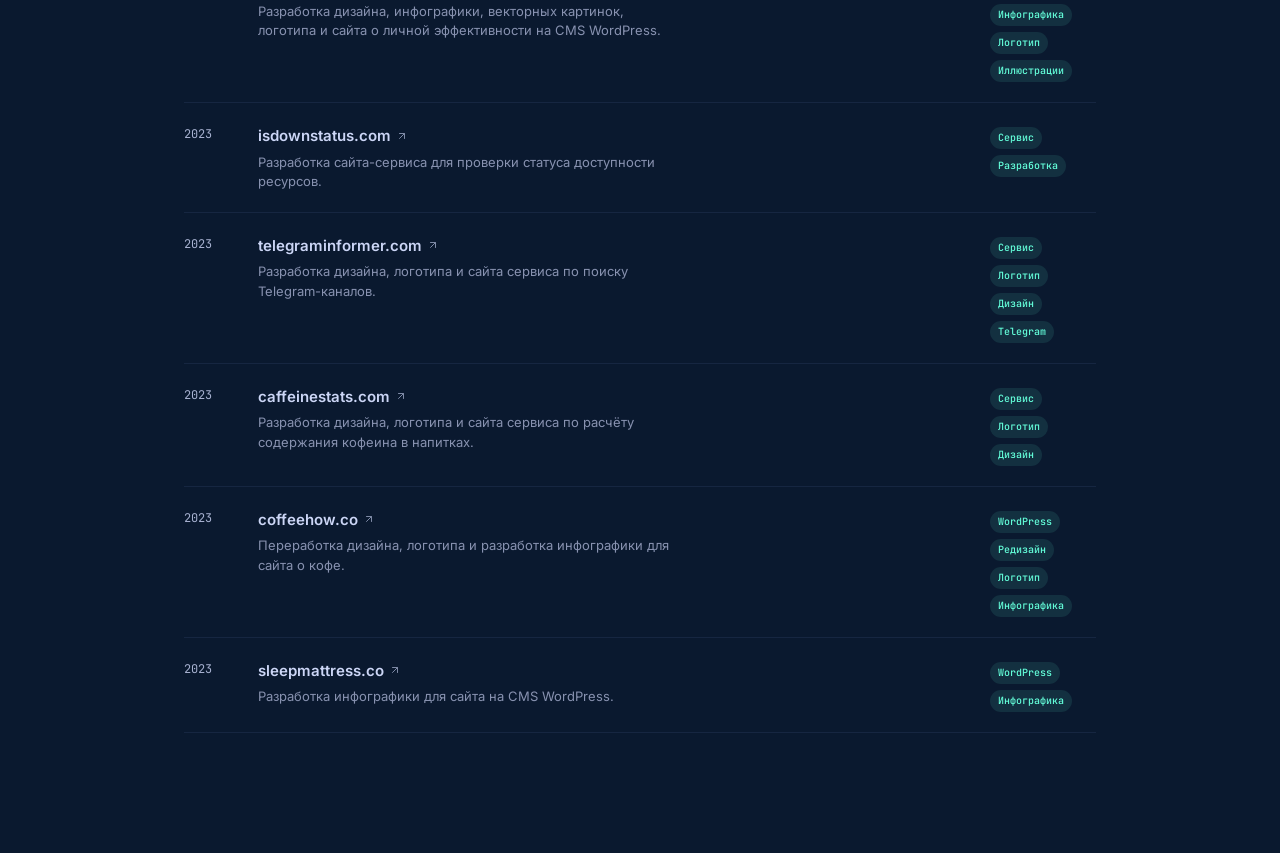
==== commit 865796c6: "Focus ZenAir App case on quote calculation and sharing" ====
--- a/projects/index.html
+++ b/projects/index.html
@@ -301,7 +301,7 @@
       </tr>
     </thead>
     <tbody>
-<tr><td class="td-year">2026</td><td class="td-name"><a href="/projects/zenair-app.html" class="project-name">ZenAir App <svg viewBox="0 0 24 24" fill="none" stroke="currentColor" stroke-width="2" aria-hidden="true"><path d="M7 17 17 7M7 7h10v10"/></svg></a><p class="project-desc">Коммерческие предложения и монтажные заявки. Разработка интерфейсов и API, интеграция WooCommerce, тесты API, компонентов и Playwright-сценарии.</p><a href="/projects/zenair-app.html" class="dzen-link">Подробнее о проекте →</a></td><td class="td-tags"><div class="tags"><span class="tag">React</span><span class="tag">TypeScript</span><span class="tag">Node.js</span><span class="tag">Playwright</span></div></td></tr>
+<tr><td class="td-year">2026</td><td class="td-name"><a href="/projects/zenair-app.html" class="project-name">ZenAir App <svg viewBox="0 0 24 24" fill="none" stroke="currentColor" stroke-width="2" aria-hidden="true"><path d="M7 17 17 7M7 7h10v10"/></svg></a><p class="project-desc">Расчёт оборудования и работ, формирование КП в PDF/PNG и отправка клиенту. Сохранённое предложение помогает вернуться к расчёту после сравнения вариантов. React, TypeScript, API и Playwright.</p><a href="/projects/zenair-app.html" class="dzen-link">Подробнее о проекте →</a></td><td class="td-tags"><div class="tags"><span class="tag">React</span><span class="tag">TypeScript</span><span class="tag">Node.js</span><span class="tag">Playwright</span></div></td></tr>
 
       <tr>
         <td class="td-year">2026</td>
